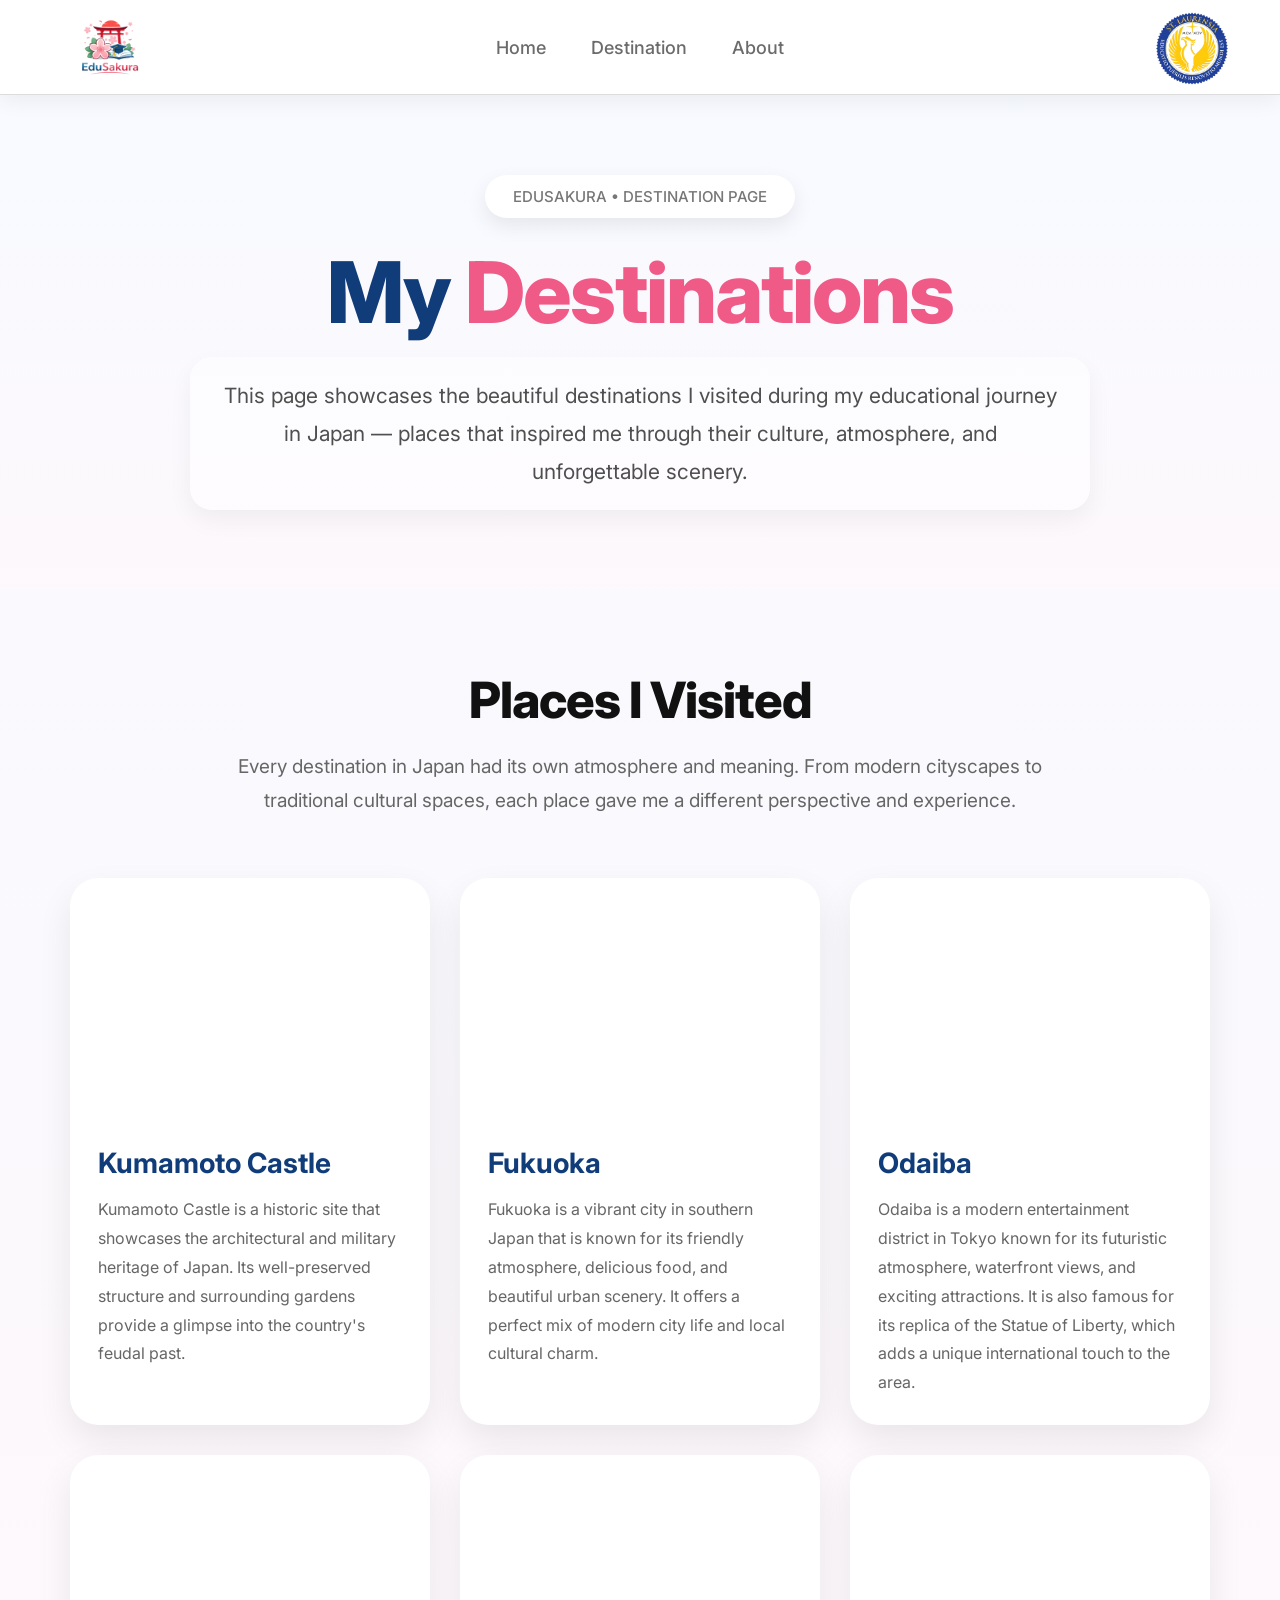
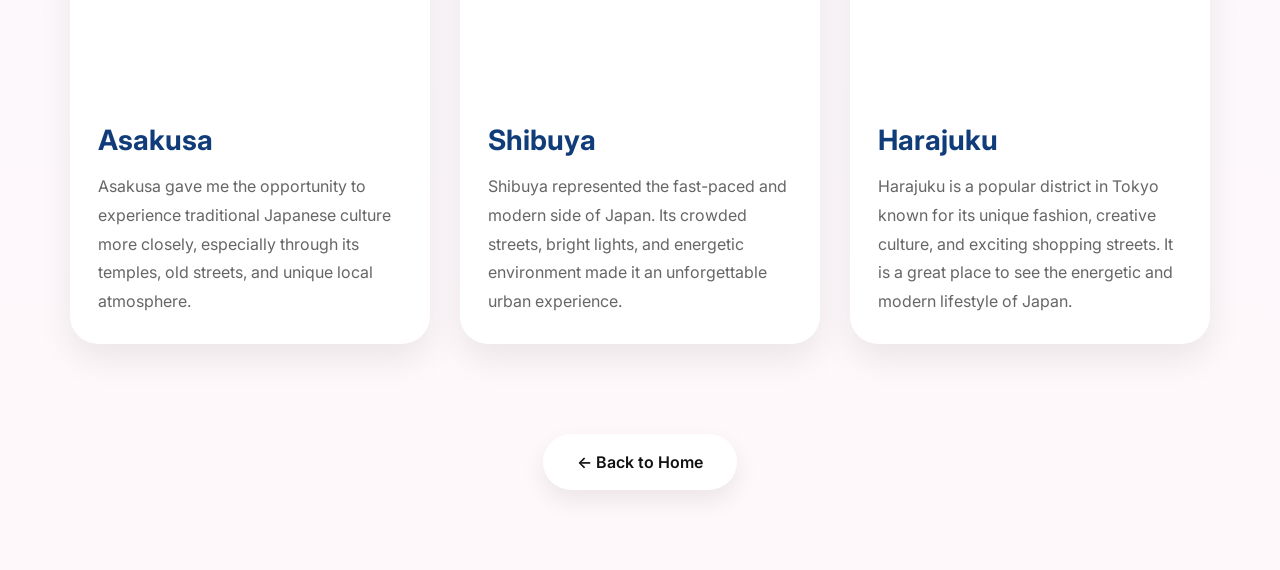
==== destination.html @ dad72cbf "Add files via upload" ====
<!DOCTYPE html>
<html lang="en">
<head>
    <meta charset="UTF-8">
    <meta name="viewport" content="width=device-width, initial-scale=1.0">
    <title>Destination</title>

    <link rel="preconnect" href="https://fonts.googleapis.com">
    <link rel="preconnect" href="https://fonts.gstatic.com" crossorigin>
    <link href="https://fonts.googleapis.com/css2?family=Inter:wght@400;500;600;700;800&display=swap" rel="stylesheet">

    <style>
        * {
            margin: 0;
            padding: 0;
            box-sizing: border-box;
            font-family: "Inter", -apple-system, BlinkMacSystemFont, "Segoe UI", sans-serif;
        }

        body {
            background: linear-gradient(to bottom, #f7faff, #fff8fb);
            color: #111;
        }

        
        nav {
            width: 100%;
            height: 95px;
            padding: 0 50px;
            display: flex;
            justify-content: space-between;
            align-items: center;
            background-color: white;
            border-bottom: 1px solid #dcdcdc;
            box-shadow: 0 6px 20px rgba(0,0,0,0.06);
            position: relative;
            z-index: 1000;
        }

        .nav-left,
        .nav-right {
            width: 190px;
            display: flex;
            align-items: center;
        }

        .nav-left {
            justify-content: flex-start;
        }

        .nav-right {
            justify-content: flex-end;
        }

        .nav-left img,
        .nav-right img {
            height: 80px;
            width: auto;
            object-fit: contain;
        }

        .nav-center {
            flex: 1;
            display: flex;
            justify-content: center;
        }

        .nav-center ul {
            list-style: none;
            display: flex;
            gap: 45px;
        }

        .nav-center ul li a {
            text-decoration: none;
            color: #6b6b6b;
            font-size: 18px;
            font-weight: 500;
        }

        .nav-center ul li a:hover {
            color: black;
        }

        .hero {
            min-height: 55vh;
            display: flex;
            justify-content: center;
            align-items: center;
            text-align: center;
            padding: 60px 30px;
            background-image: linear-gradient(rgba(247,250,255,0.60), rgba(255,248,251,0.60)),
                              url("https://images.pexels.com/photos/31407147/pexels-photo-31407147.jpeg");
            background-size: cover;
            background-position: center;
            background-repeat: no-repeat;
        }

        .hero-content {
            max-width: 1000px;
        }

        .badge {
            display: inline-block;
            background: white;
            color: #777;
            padding: 12px 28px;
            border-radius: 30px;
            font-size: 15px;
            font-weight: 500;
            box-shadow: 0 8px 20px rgba(0,0,0,0.08);
            margin-bottom: 30px;
        }

        .hero h1 {
            font-size: 85px;
            font-weight: 800;
            line-height: 1.05;
            margin-bottom: 20px;
            letter-spacing: -2px;
        }

        .destination-blue {
            color: #103c7a;
        }

        .destination-pink {
            color: #f05a87;
        }

        .hero p {
            font-size: 21px;
            color: #4f4f4f;
            line-height: 1.8;
            max-width: 900px;
            margin: 0 auto;
            background-color: rgba(255,255,255,0.55);
            padding: 20px 28px;
            border-radius: 22px;
            box-shadow: 0 10px 24px rgba(0,0,0,0.05);
        }

        
        .section {
            padding: 80px 70px;
        }

        .section-title {
            text-align: center;
            font-size: 50px;
            font-weight: 800;
            margin-bottom: 20px;
            letter-spacing: -1px;
        }

        .section-subtitle {
            text-align: center;
            color: #666;
            font-size: 19px;
            max-width: 850px;
            margin: 0 auto 60px;
            line-height: 1.8;
        }

        
       .destination-grid {
    display: grid;
    grid-template-columns: repeat(3, 1fr);
    gap: 30px;
    max-width: 1200px;
    margin: 0 auto 90px;
}

.destination-card {
    background: white;
    border-radius: 28px;
    overflow: hidden;
    box-shadow: 0 15px 35px rgba(0,0,0,0.08);
}

        .destination-image {
            height: 240px;
            background-size: cover;
            background-position: center;
        }

        .destination-content {
            padding: 28px;
        }

        .destination-content h3 {
            font-size: 28px;
            margin-bottom: 15px;
            color: #103c7a;
        }

        .destination-content p {
            color: #666;
            line-height: 1.8;
            font-size: 16px;
        }

        
        .highlight-box {
            max-width: 1100px;
            margin: 0 auto;
            display: flex;
            align-items: center;
            gap: 35px;
            background: white;
            border-radius: 32px;
            padding: 30px;
            box-shadow: 0 15px 35px rgba(0,0,0,0.08);
        }

        .highlight-photo {
            width: 420px;
            height: 280px;
            border-radius: 24px;
            background-size: cover;
            background-position: center;
            flex-shrink: 0;
        }

        .highlight-text h3 {
            font-size: 38px;
            margin-bottom: 18px;
            color: #f05a87;
        }

        .highlight-text p {
            font-size: 18px;
            line-height: 1.9;
            color: #555;
        }

       
        .back-home {
            text-align: center;
            margin-top: 80px;
        }

        .back-home a {
            text-decoration: none;
            background: white;
            color: #111;
            padding: 18px 34px;
            border-radius: 999px;
            font-weight: 600;
            box-shadow: 0 10px 24px rgba(0,0,0,0.08);
            display: inline-block;
        }
    </style>
</head>
<body>

    <nav>
        <div class="nav-left">
            <img src="logo.png" alt="EduSakura Logo">
        </div>

        <div class="nav-center">
            <ul>
                <li><a href="index.html">Home</a></li>
                <li><a href="destination.html">Destination</a></li>
                <li><a href="about.html">About</a></li>
            </ul>
        </div>

        <div class="nav-right">
            <img src="logos.png" alt="School Logo">
        </div>
    </nav>

    
    <section class="hero">
        <div class="hero-content">
            <div class="badge">EDUSAKURA • DESTINATION PAGE</div>
            <h1><span class="destination-blue">My</span> <span class="destination-pink">Destinations</span></h1>
            <p>
                This page showcases the beautiful destinations I visited during my educational journey in Japan — places that inspired me through their culture, atmosphere, and unforgettable scenery.
            </p>
        </div>
    </section>

    <section class="section">
        <h2 class="section-title">Places I Visited</h2>
        <p class="section-subtitle">
            Every destination in Japan had its own atmosphere and meaning. From modern cityscapes to traditional cultural spaces, each place gave me a different perspective and experience.
        </p>

        <div class="destination-grid">

            <div class="destination-card">
                <div class="destination-image" style="background-image: url('https://images.pexels.com/photos/35511836/pexels-photo-35511836.jpeg');"></div>
                <div class="destination-content">
                    <h3>Kumamoto Castle</h3>
                    <p>
                        Kumamoto Castle is a historic site that showcases the architectural and military heritage of Japan. Its well-preserved structure and surrounding gardens provide a glimpse into the country's feudal past.
                    </p>
                </div>
            </div>

            <div class="destination-card">
                <div class="destination-image" style="background-image: url('https://images.pexels.com/photos/7115326/pexels-photo-7115326.jpeg');"></div>
                <div class="destination-content">
                    <h3>Fukuoka</h3>
                    <p>
                        Fukuoka is a vibrant city in southern Japan that is known for its friendly atmosphere, delicious food, and beautiful urban scenery. It offers a perfect mix of modern city life and local cultural charm.
                    </p>
                </div>
            </div>

            <div class="destination-card">
                <div class="destination-image" style="background-image: url('https://img.atlasobscura.com/WX0eH-lmpMzS9xiYmFznKX0AEVEZe84NZ1trHcZP9Ns/rt:fit/h:400/q:81/sm:1/scp:1/ar:1/aHR0cHM6Ly9hdGxh/cy1kZXYuczMuYW1h/em9uYXdzLmNvbS91/cGxvYWRzL3BsYWNl/X2ltYWdlcy85ZjRh/NWE4ZS1iNGU4LTRm/ZDEtODExMy0yMGVl/YTU1NTM1YTk3YzE3/YmVlNWQ5MTg1YzQy/NjJfR2V0dHlJbWFn/ZXMtMTIxMjA2OTc0/MS5qcGc.webp');"></div>
                <div class="destination-content">
                    <h3>Odaiba</h3>
                    <p>
                        Odaiba is a modern entertainment district in Tokyo known for its futuristic atmosphere, waterfront views, and exciting attractions. It is also famous for its replica of the Statue of Liberty, which adds a unique international touch to the area.
                </div>
            </div>

            <div class="destination-card">
                <div class="destination-image" style="background-image: url('https://images.pexels.com/photos/29266022/pexels-photo-29266022.jpeg');"></div>
                <div class="destination-content">
                    <h3>Asakusa</h3>
                    <p>
                        Asakusa gave me the opportunity to experience traditional Japanese culture more closely, especially through its temples, old streets, and unique local atmosphere.
                    </p>
                </div>
            </div>

            <div class="destination-card">
                <div class="destination-image" style="background-image: url('https://images.pexels.com/photos/17210770/pexels-photo-17210770.jpeg');"></div>
                <div class="destination-content">
                    <h3>Shibuya</h3>
                    <p>
                        Shibuya represented the fast-paced and modern side of Japan. Its crowded streets, bright lights, and energetic environment made it an unforgettable urban experience.
                    </p>
                </div>
            </div>

            <div class="destination-card">
                <div class="destination-image" style="background-image: url('https://www.gotokyo.org/en/destinations/western-tokyo/harajuku/images/area031_1008_30.webp');"></div>
                <div class="destination-content">
                    <h3>Harajuku</h3>
                    <p>
                        Harajuku is a popular district in Tokyo known for its unique fashion, creative culture, and exciting shopping streets. It is a great place to see the energetic and modern lifestyle of Japan.    
                    </p>
                </div>
            </div>

        </div>


        <div class="back-home">
            <a href="index.html">← Back to Home</a>
        </div>
    </section>

</body>
</html>
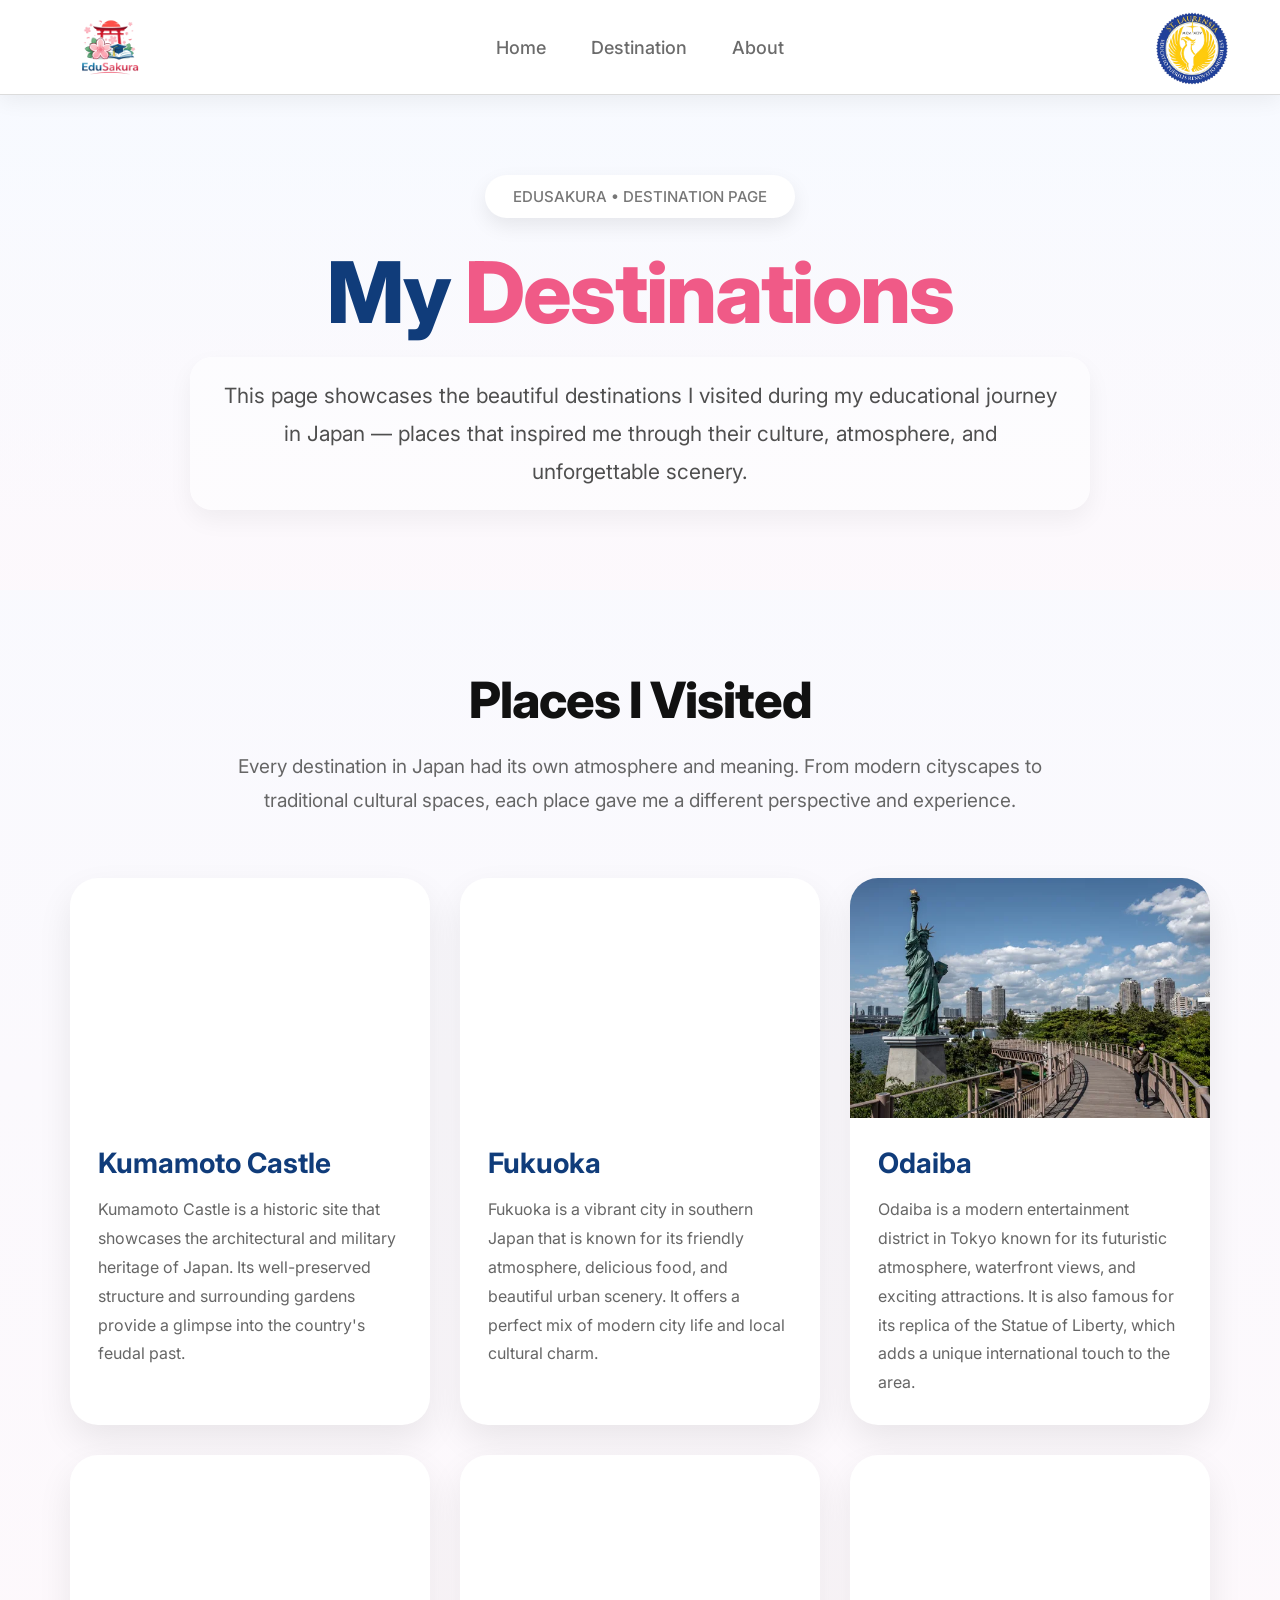
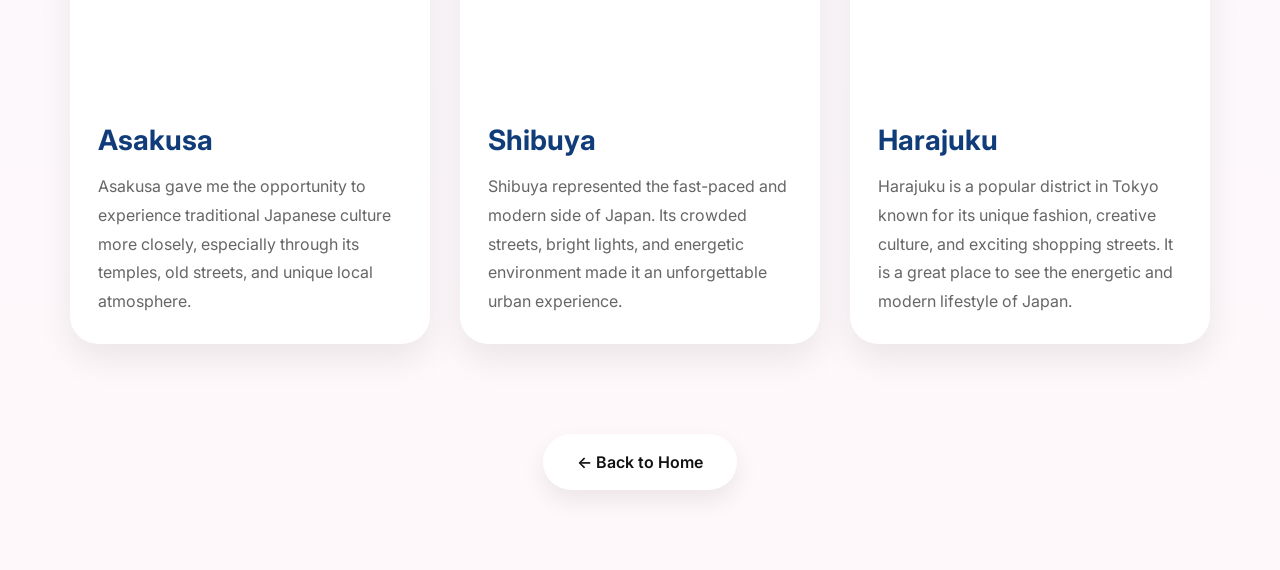
==== commit b4834802: "Update destination.html" ====
--- a/destination.html
+++ b/destination.html
@@ -312,7 +312,7 @@
             </div>
 
             <div class="destination-card">
-                <div class="destination-image" style="background-image: url('https://img.atlasobscura.com/WX0eH-lmpMzS9xiYmFznKX0AEVEZe84NZ1trHcZP9Ns/rt:fit/h:400/q:81/sm:1/scp:1/ar:1/aHR0cHM6Ly9hdGxh/cy1kZXYuczMuYW1h/em9uYXdzLmNvbS91/cGxvYWRzL3BsYWNl/X2ltYWdlcy85ZjRh/NWE4ZS1iNGU4LTRm/ZDEtODExMy0yMGVl/YTU1NTM1YTk3YzE3/YmVlNWQ5MTg1YzQy/NjJfR2V0dHlJbWFn/ZXMtMTIxMjA2OTc0/MS5qcGc.webp');"></div>
+                <div class="destination-image" style="background-image: url('odaib.webp');"></div>
                 <div class="destination-content">
                     <h3>Odaiba</h3>
                     <p>
@@ -359,4 +359,4 @@
     </section>
 
 </body>
-</html>+</html>
